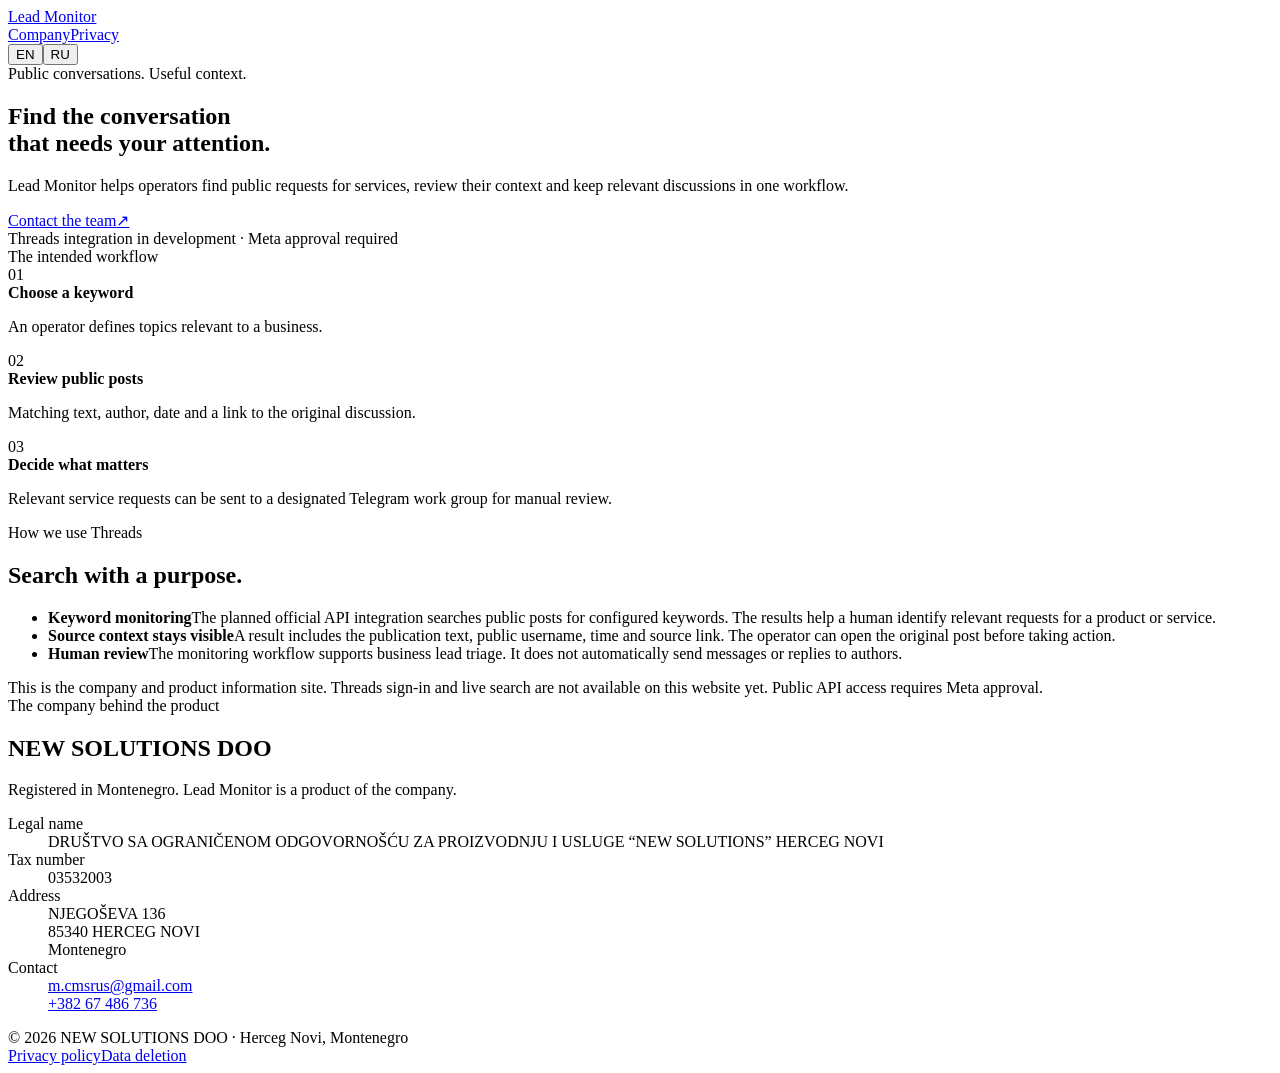
==== index.html @ aa57407d "Publish Lead Monitor company and privacy website" ====
<!doctype html><html lang="en"><head><meta charset="utf-8"><meta name="viewport" content="width=device-width,initial-scale=1"><title>Public conversation monitoring | Lead Monitor</title><meta name="description" content="Lead Monitor by NEW SOLUTIONS DOO: public conversation monitoring. Threads integration under development. Company information, privacy and data deletion."><link rel="icon" href="/lead-monitor/mark.svg" type="image/svg+xml"><link rel="stylesheet" href="/lead-monitor/style.css"><script src="/lead-monitor/site.js" defer></script></head><body><header><div class="wrap"><a class="brand" href="/lead-monitor/"><img src="/lead-monitor/mark.svg" alt="">Lead Monitor</a><nav aria-label="Main navigation"><a href="/lead-monitor/#company"><span data-lang="en" >Company</span><span data-lang="ru" hidden >Компания</span></a><a href="/lead-monitor/privacy/"><span data-lang="en" >Privacy</span><span data-lang="ru" hidden >Данные</span></a><div class="languages" aria-label="Language"><button data-language="en" aria-pressed="true">EN</button><button data-language="ru" aria-pressed="false">RU</button></div></nav></div></header><main class="wrap"><section class="hero"><div><div class="eyebrow"><span data-lang="en" >Public conversations. Useful context.</span><span data-lang="ru" hidden >Публичные обсуждения. Полезный контекст.</span></div><h1 data-lang="en" >Find the conversation<br>that needs your attention.</h1><h1 data-lang="ru" hidden >Находите обсуждения,<br>которые важны бизнесу.</h1><p data-lang="en" class="intro">Lead Monitor helps operators find public requests for services, review their context and keep relevant discussions in one workflow.</p><p data-lang="ru" hidden class="intro">Lead Monitor помогает находить публичные запросы на услуги, оценивать их контекст и передавать подходящие обсуждения в рабочий процесс.</p><a class="cta" href="mailto:m.cmsrus@gmail.com"><span data-lang="en" >Contact the team</span><span data-lang="ru" hidden >Связаться с нами</span><span aria-hidden="true">↗</span></a><div class="status"><span class="dot"></span><span data-lang="en" >Threads integration in development · Meta approval required</span><span data-lang="ru" hidden >Интеграция Threads в разработке · доступ ещё не одобрен</span></div></div><aside class="workflow" aria-label="Planned monitoring workflow"><div class="eyebrow"><span data-lang="en" >The intended workflow</span><span data-lang="ru" hidden >Сценарий сервиса</span></div><div class="step"><span class="number">01</span><div><strong data-lang="en" >Choose a keyword</strong><strong data-lang="ru" hidden >Задайте запрос</strong><p data-lang="en" >An operator defines topics relevant to a business.</p><p data-lang="ru" hidden >Оператор задаёт темы, важные для бизнеса.</p></div></div><div class="step"><span class="number">02</span><div><strong data-lang="en" >Review public posts</strong><strong data-lang="ru" hidden >Изучите публикации</strong><p data-lang="en" >Matching text, author, date and a link to the original discussion.</p><p data-lang="ru" hidden >Текст, автор, дата и ссылка на исходное обсуждение.</p></div></div><div class="step"><span class="number">03</span><div><strong data-lang="en" >Decide what matters</strong><strong data-lang="ru" hidden >Оцените спрос</strong><p data-lang="en" >Relevant service requests can be sent to a designated Telegram work group for manual review.</p><p data-lang="ru" hidden >Подходящие запросы на услуги можно отправить в рабочую группу Telegram для ручной оценки.</p></div></div></aside></section><section class="section two"><div><div class="eyebrow"><span data-lang="en" >How we use Threads</span><span data-lang="ru" hidden >Как используется Threads</span></div><h2><span data-lang="en" >Search with a purpose.</span><span data-lang="ru" hidden >Поиск с понятной целью.</span></h2></div><div><ul class="list"><li><strong data-lang="en" >Keyword monitoring</strong><strong data-lang="ru" hidden >Мониторинг по словам</strong><span data-lang="en" >The planned official API integration searches public posts for configured keywords. The results help a human identify relevant requests for a product or service.</span><span data-lang="ru" hidden >Планируемая интеграция с официальным API ищет публичные публикации по заданным словам. Результаты помогают человеку оценить запросы на товар или услугу.</span></li><li><strong data-lang="en" >Source context stays visible</strong><strong data-lang="ru" hidden >Сохраняется контекст источника</strong><span data-lang="en" >A result includes the publication text, public username, time and source link. The operator can open the original post before taking action.</span><span data-lang="ru" hidden >Результат содержит текст публикации, публичное имя, время и ссылку. Оператор может открыть исходную публикацию перед дальнейшими действиями.</span></li><li><strong data-lang="en" >Human review</strong><strong data-lang="ru" hidden >Ручная оценка</strong><span data-lang="en" >The monitoring workflow supports business lead triage. It does not automatically send messages or replies to authors.</span><span data-lang="ru" hidden >Сценарий помогает бизнесу оценивать потенциальный спрос. Автоматическая отправка сообщений и ответов авторам не используется.</span></li></ul><div class="notice"><span data-lang="en" >This is the company and product information site. Threads sign-in and live search are not available on this website yet. Public API access requires Meta approval.</span><span data-lang="ru" hidden >Это сайт с информацией о компании и продукте. Вход в Threads и поиск реальных публикаций на этом сайте пока недоступны. Доступ к публичному поиску зависит от решения Meta.</span></div></div></section><section class="section company" id="company"><div><div class="eyebrow"><span data-lang="en" >The company behind the product</span><span data-lang="ru" hidden >Компания — владелец продукта</span></div><h2>NEW SOLUTIONS DOO</h2><p data-lang="en" >Registered in Montenegro. Lead Monitor is a product of the company.</p><p data-lang="ru" hidden >Компания зарегистрирована в Черногории. Lead Monitor — её продукт.</p></div><dl class="details"><dt><span data-lang="en" >Legal name</span><span data-lang="ru" hidden >Полное название</span></dt><dd class="legal">DRUŠTVO SA OGRANIČENOM ODGOVORNOŠĆU ZA PROIZVODNJU I USLUGE “NEW SOLUTIONS” HERCEG NOVI</dd><dt><span data-lang="en" >Tax number</span><span data-lang="ru" hidden >PIB</span></dt><dd>03532003</dd><dt><span data-lang="en" >Address</span><span data-lang="ru" hidden >Адрес</span></dt><dd>NJEGOŠEVA 136<br>85340 HERCEG NOVI<br>Montenegro</dd><dt><span data-lang="en" >Contact</span><span data-lang="ru" hidden >Контакты</span></dt><dd><a href="mailto:m.cmsrus@gmail.com">m.cmsrus@gmail.com</a><br><a href="tel:+38267486736">+382 67 486 736</a></dd></dl></section></main><footer><div class="wrap"><span>© 2026 NEW SOLUTIONS DOO · Herceg Novi, Montenegro</span><div class="footerlinks"><a href="/lead-monitor/privacy/"><span data-lang="en" >Privacy policy</span><span data-lang="ru" hidden >Конфиденциальность</span></a><a href="/lead-monitor/data-deletion/"><span data-lang="en" >Data deletion</span><span data-lang="ru" hidden >Удаление данных</span></a></div></div></footer></body></html>
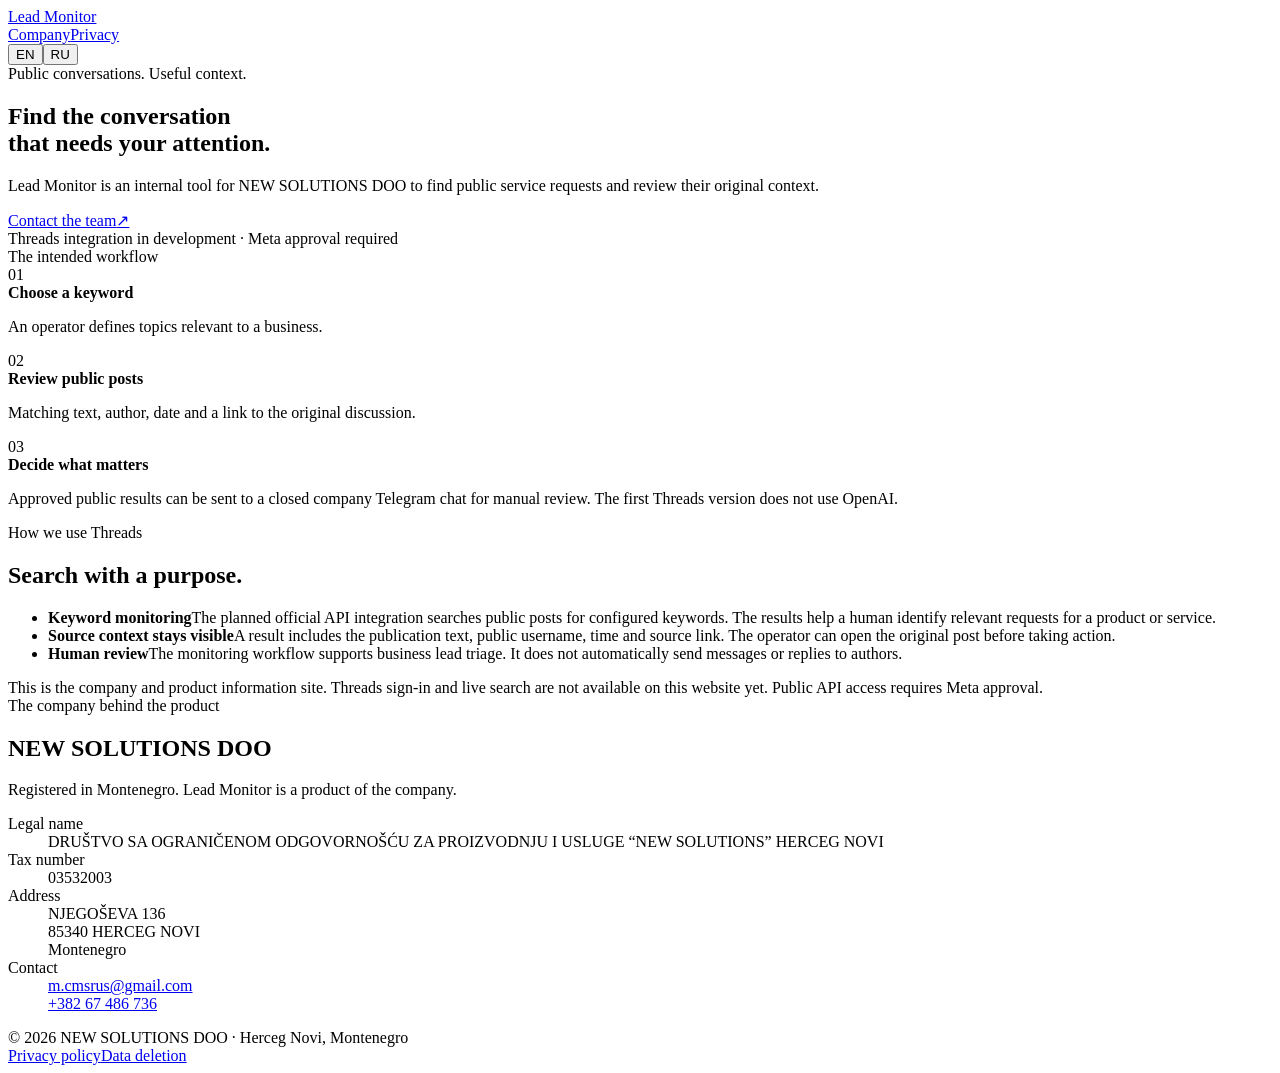
==== commit 164116e2: "Clarify internal Threads workflow without OpenAI" ====
--- a/index.html
+++ b/index.html
@@ -1 +1 @@
-<!doctype html><html lang="en"><head><meta charset="utf-8"><meta name="viewport" content="width=device-width,initial-scale=1"><title>Public conversation monitoring | Lead Monitor</title><meta name="description" content="Lead Monitor by NEW SOLUTIONS DOO: public conversation monitoring. Threads integration under development. Company information, privacy and data deletion."><link rel="icon" href="/lead-monitor/mark.svg" type="image/svg+xml"><link rel="stylesheet" href="/lead-monitor/style.css"><script src="/lead-monitor/site.js" defer></script></head><body><header><div class="wrap"><a class="brand" href="/lead-monitor/"><img src="/lead-monitor/mark.svg" alt="">Lead Monitor</a><nav aria-label="Main navigation"><a href="/lead-monitor/#company"><span data-lang="en" >Company</span><span data-lang="ru" hidden >Компания</span></a><a href="/lead-monitor/privacy/"><span data-lang="en" >Privacy</span><span data-lang="ru" hidden >Данные</span></a><div class="languages" aria-label="Language"><button data-language="en" aria-pressed="true">EN</button><button data-language="ru" aria-pressed="false">RU</button></div></nav></div></header><main class="wrap"><section class="hero"><div><div class="eyebrow"><span data-lang="en" >Public conversations. Useful context.</span><span data-lang="ru" hidden >Публичные обсуждения. Полезный контекст.</span></div><h1 data-lang="en" >Find the conversation<br>that needs your attention.</h1><h1 data-lang="ru" hidden >Находите обсуждения,<br>которые важны бизнесу.</h1><p data-lang="en" class="intro">Lead Monitor helps operators find public requests for services, review their context and keep relevant discussions in one workflow.</p><p data-lang="ru" hidden class="intro">Lead Monitor помогает находить публичные запросы на услуги, оценивать их контекст и передавать подходящие обсуждения в рабочий процесс.</p><a class="cta" href="mailto:m.cmsrus@gmail.com"><span data-lang="en" >Contact the team</span><span data-lang="ru" hidden >Связаться с нами</span><span aria-hidden="true">↗</span></a><div class="status"><span class="dot"></span><span data-lang="en" >Threads integration in development · Meta approval required</span><span data-lang="ru" hidden >Интеграция Threads в разработке · доступ ещё не одобрен</span></div></div><aside class="workflow" aria-label="Planned monitoring workflow"><div class="eyebrow"><span data-lang="en" >The intended workflow</span><span data-lang="ru" hidden >Сценарий сервиса</span></div><div class="step"><span class="number">01</span><div><strong data-lang="en" >Choose a keyword</strong><strong data-lang="ru" hidden >Задайте запрос</strong><p data-lang="en" >An operator defines topics relevant to a business.</p><p data-lang="ru" hidden >Оператор задаёт темы, важные для бизнеса.</p></div></div><div class="step"><span class="number">02</span><div><strong data-lang="en" >Review public posts</strong><strong data-lang="ru" hidden >Изучите публикации</strong><p data-lang="en" >Matching text, author, date and a link to the original discussion.</p><p data-lang="ru" hidden >Текст, автор, дата и ссылка на исходное обсуждение.</p></div></div><div class="step"><span class="number">03</span><div><strong data-lang="en" >Decide what matters</strong><strong data-lang="ru" hidden >Оцените спрос</strong><p data-lang="en" >Relevant service requests can be sent to a designated Telegram work group for manual review.</p><p data-lang="ru" hidden >Подходящие запросы на услуги можно отправить в рабочую группу Telegram для ручной оценки.</p></div></div></aside></section><section class="section two"><div><div class="eyebrow"><span data-lang="en" >How we use Threads</span><span data-lang="ru" hidden >Как используется Threads</span></div><h2><span data-lang="en" >Search with a purpose.</span><span data-lang="ru" hidden >Поиск с понятной целью.</span></h2></div><div><ul class="list"><li><strong data-lang="en" >Keyword monitoring</strong><strong data-lang="ru" hidden >Мониторинг по словам</strong><span data-lang="en" >The planned official API integration searches public posts for configured keywords. The results help a human identify relevant requests for a product or service.</span><span data-lang="ru" hidden >Планируемая интеграция с официальным API ищет публичные публикации по заданным словам. Результаты помогают человеку оценить запросы на товар или услугу.</span></li><li><strong data-lang="en" >Source context stays visible</strong><strong data-lang="ru" hidden >Сохраняется контекст источника</strong><span data-lang="en" >A result includes the publication text, public username, time and source link. The operator can open the original post before taking action.</span><span data-lang="ru" hidden >Результат содержит текст публикации, публичное имя, время и ссылку. Оператор может открыть исходную публикацию перед дальнейшими действиями.</span></li><li><strong data-lang="en" >Human review</strong><strong data-lang="ru" hidden >Ручная оценка</strong><span data-lang="en" >The monitoring workflow supports business lead triage. It does not automatically send messages or replies to authors.</span><span data-lang="ru" hidden >Сценарий помогает бизнесу оценивать потенциальный спрос. Автоматическая отправка сообщений и ответов авторам не используется.</span></li></ul><div class="notice"><span data-lang="en" >This is the company and product information site. Threads sign-in and live search are not available on this website yet. Public API access requires Meta approval.</span><span data-lang="ru" hidden >Это сайт с информацией о компании и продукте. Вход в Threads и поиск реальных публикаций на этом сайте пока недоступны. Доступ к публичному поиску зависит от решения Meta.</span></div></div></section><section class="section company" id="company"><div><div class="eyebrow"><span data-lang="en" >The company behind the product</span><span data-lang="ru" hidden >Компания — владелец продукта</span></div><h2>NEW SOLUTIONS DOO</h2><p data-lang="en" >Registered in Montenegro. Lead Monitor is a product of the company.</p><p data-lang="ru" hidden >Компания зарегистрирована в Черногории. Lead Monitor — её продукт.</p></div><dl class="details"><dt><span data-lang="en" >Legal name</span><span data-lang="ru" hidden >Полное название</span></dt><dd class="legal">DRUŠTVO SA OGRANIČENOM ODGOVORNOŠĆU ZA PROIZVODNJU I USLUGE “NEW SOLUTIONS” HERCEG NOVI</dd><dt><span data-lang="en" >Tax number</span><span data-lang="ru" hidden >PIB</span></dt><dd>03532003</dd><dt><span data-lang="en" >Address</span><span data-lang="ru" hidden >Адрес</span></dt><dd>NJEGOŠEVA 136<br>85340 HERCEG NOVI<br>Montenegro</dd><dt><span data-lang="en" >Contact</span><span data-lang="ru" hidden >Контакты</span></dt><dd><a href="mailto:m.cmsrus@gmail.com">m.cmsrus@gmail.com</a><br><a href="tel:+38267486736">+382 67 486 736</a></dd></dl></section></main><footer><div class="wrap"><span>© 2026 NEW SOLUTIONS DOO · Herceg Novi, Montenegro</span><div class="footerlinks"><a href="/lead-monitor/privacy/"><span data-lang="en" >Privacy policy</span><span data-lang="ru" hidden >Конфиденциальность</span></a><a href="/lead-monitor/data-deletion/"><span data-lang="en" >Data deletion</span><span data-lang="ru" hidden >Удаление данных</span></a></div></div></footer></body></html>+<!doctype html><html lang="en"><head><meta name="facebook-domain-verification" content="7nkgeuafnk5vowpdzyrhtsuqq9ytdy" /><meta charset="utf-8"><meta name="viewport" content="width=device-width,initial-scale=1"><title>Public conversation monitoring | Lead Monitor</title><meta name="description" content="Lead Monitor by NEW SOLUTIONS DOO: public conversation monitoring. Threads integration under development. Company information, privacy and data deletion."><link rel="icon" href="/lead-monitor/mark.svg" type="image/svg+xml"><link rel="stylesheet" href="/lead-monitor/style.css"><script src="/lead-monitor/site.js" defer></script></head><body><header><div class="wrap"><a class="brand" href="/lead-monitor/"><img src="/lead-monitor/mark.svg" alt="">Lead Monitor</a><nav aria-label="Main navigation"><a href="/lead-monitor/#company"><span data-lang="en" >Company</span><span data-lang="ru" hidden >Компания</span></a><a href="/lead-monitor/privacy/"><span data-lang="en" >Privacy</span><span data-lang="ru" hidden >Данные</span></a><div class="languages" aria-label="Language"><button data-language="en" aria-pressed="true">EN</button><button data-language="ru" aria-pressed="false">RU</button></div></nav></div></header><main class="wrap"><section class="hero"><div><div class="eyebrow"><span data-lang="en" >Public conversations. Useful context.</span><span data-lang="ru" hidden >Публичные обсуждения. Полезный контекст.</span></div><h1 data-lang="en" >Find the conversation<br>that needs your attention.</h1><h1 data-lang="ru" hidden >Находите обсуждения,<br>которые важны бизнесу.</h1><p data-lang="en" class="intro">Lead Monitor is an internal tool for NEW SOLUTIONS DOO to find public service requests and review their original context.</p><p data-lang="ru" hidden class="intro">Lead Monitor — внутренний инструмент NEW SOLUTIONS DOO для поиска публичных запросов на услуги и оценки их исходного контекста.</p><a class="cta" href="mailto:m.cmsrus@gmail.com"><span data-lang="en" >Contact the team</span><span data-lang="ru" hidden >Связаться с нами</span><span aria-hidden="true">↗</span></a><div class="status"><span class="dot"></span><span data-lang="en" >Threads integration in development · Meta approval required</span><span data-lang="ru" hidden >Интеграция Threads в разработке · доступ ещё не одобрен</span></div></div><aside class="workflow" aria-label="Planned monitoring workflow"><div class="eyebrow"><span data-lang="en" >The intended workflow</span><span data-lang="ru" hidden >Сценарий сервиса</span></div><div class="step"><span class="number">01</span><div><strong data-lang="en" >Choose a keyword</strong><strong data-lang="ru" hidden >Задайте запрос</strong><p data-lang="en" >An operator defines topics relevant to a business.</p><p data-lang="ru" hidden >Оператор задаёт темы, важные для бизнеса.</p></div></div><div class="step"><span class="number">02</span><div><strong data-lang="en" >Review public posts</strong><strong data-lang="ru" hidden >Изучите публикации</strong><p data-lang="en" >Matching text, author, date and a link to the original discussion.</p><p data-lang="ru" hidden >Текст, автор, дата и ссылка на исходное обсуждение.</p></div></div><div class="step"><span class="number">03</span><div><strong data-lang="en" >Decide what matters</strong><strong data-lang="ru" hidden >Оцените спрос</strong><p data-lang="en" >Approved public results can be sent to a closed company Telegram chat for manual review. The first Threads version does not use OpenAI.</p><p data-lang="ru" hidden >После одобрения публичного поиска подходящие результаты можно передать в закрытый чат компании в Telegram. Первая версия Threads не использует OpenAI.</p></div></div></aside></section><section class="section two"><div><div class="eyebrow"><span data-lang="en" >How we use Threads</span><span data-lang="ru" hidden >Как используется Threads</span></div><h2><span data-lang="en" >Search with a purpose.</span><span data-lang="ru" hidden >Поиск с понятной целью.</span></h2></div><div><ul class="list"><li><strong data-lang="en" >Keyword monitoring</strong><strong data-lang="ru" hidden >Мониторинг по словам</strong><span data-lang="en" >The planned official API integration searches public posts for configured keywords. The results help a human identify relevant requests for a product or service.</span><span data-lang="ru" hidden >Планируемая интеграция с официальным API ищет публичные публикации по заданным словам. Результаты помогают человеку оценить запросы на товар или услугу.</span></li><li><strong data-lang="en" >Source context stays visible</strong><strong data-lang="ru" hidden >Сохраняется контекст источника</strong><span data-lang="en" >A result includes the publication text, public username, time and source link. The operator can open the original post before taking action.</span><span data-lang="ru" hidden >Результат содержит текст публикации, публичное имя, время и ссылку. Оператор может открыть исходную публикацию перед дальнейшими действиями.</span></li><li><strong data-lang="en" >Human review</strong><strong data-lang="ru" hidden >Ручная оценка</strong><span data-lang="en" >The monitoring workflow supports business lead triage. It does not automatically send messages or replies to authors.</span><span data-lang="ru" hidden >Сценарий помогает бизнесу оценивать потенциальный спрос. Автоматическая отправка сообщений и ответов авторам не используется.</span></li></ul><div class="notice"><span data-lang="en" >This is the company and product information site. Threads sign-in and live search are not available on this website yet. Public API access requires Meta approval.</span><span data-lang="ru" hidden >Это сайт с информацией о компании и продукте. Вход в Threads и поиск реальных публикаций на этом сайте пока недоступны. Доступ к публичному поиску зависит от решения Meta.</span></div></div></section><section class="section company" id="company"><div><div class="eyebrow"><span data-lang="en" >The company behind the product</span><span data-lang="ru" hidden >Компания — владелец продукта</span></div><h2>NEW SOLUTIONS DOO</h2><p data-lang="en" >Registered in Montenegro. Lead Monitor is a product of the company.</p><p data-lang="ru" hidden >Компания зарегистрирована в Черногории. Lead Monitor — её продукт.</p></div><dl class="details"><dt><span data-lang="en" >Legal name</span><span data-lang="ru" hidden >Полное название</span></dt><dd class="legal">DRUŠTVO SA OGRANIČENOM ODGOVORNOŠĆU ZA PROIZVODNJU I USLUGE “NEW SOLUTIONS” HERCEG NOVI</dd><dt><span data-lang="en" >Tax number</span><span data-lang="ru" hidden >PIB</span></dt><dd>03532003</dd><dt><span data-lang="en" >Address</span><span data-lang="ru" hidden >Адрес</span></dt><dd>NJEGOŠEVA 136<br>85340 HERCEG NOVI<br>Montenegro</dd><dt><span data-lang="en" >Contact</span><span data-lang="ru" hidden >Контакты</span></dt><dd><a href="mailto:m.cmsrus@gmail.com">m.cmsrus@gmail.com</a><br><a href="tel:+38267486736">+382 67 486 736</a></dd></dl></section></main><footer><div class="wrap"><span>© 2026 NEW SOLUTIONS DOO · Herceg Novi, Montenegro</span><div class="footerlinks"><a href="/lead-monitor/privacy/"><span data-lang="en" >Privacy policy</span><span data-lang="ru" hidden >Конфиденциальность</span></a><a href="/lead-monitor/data-deletion/"><span data-lang="en" >Data deletion</span><span data-lang="ru" hidden >Удаление данных</span></a></div></div></footer></body></html>
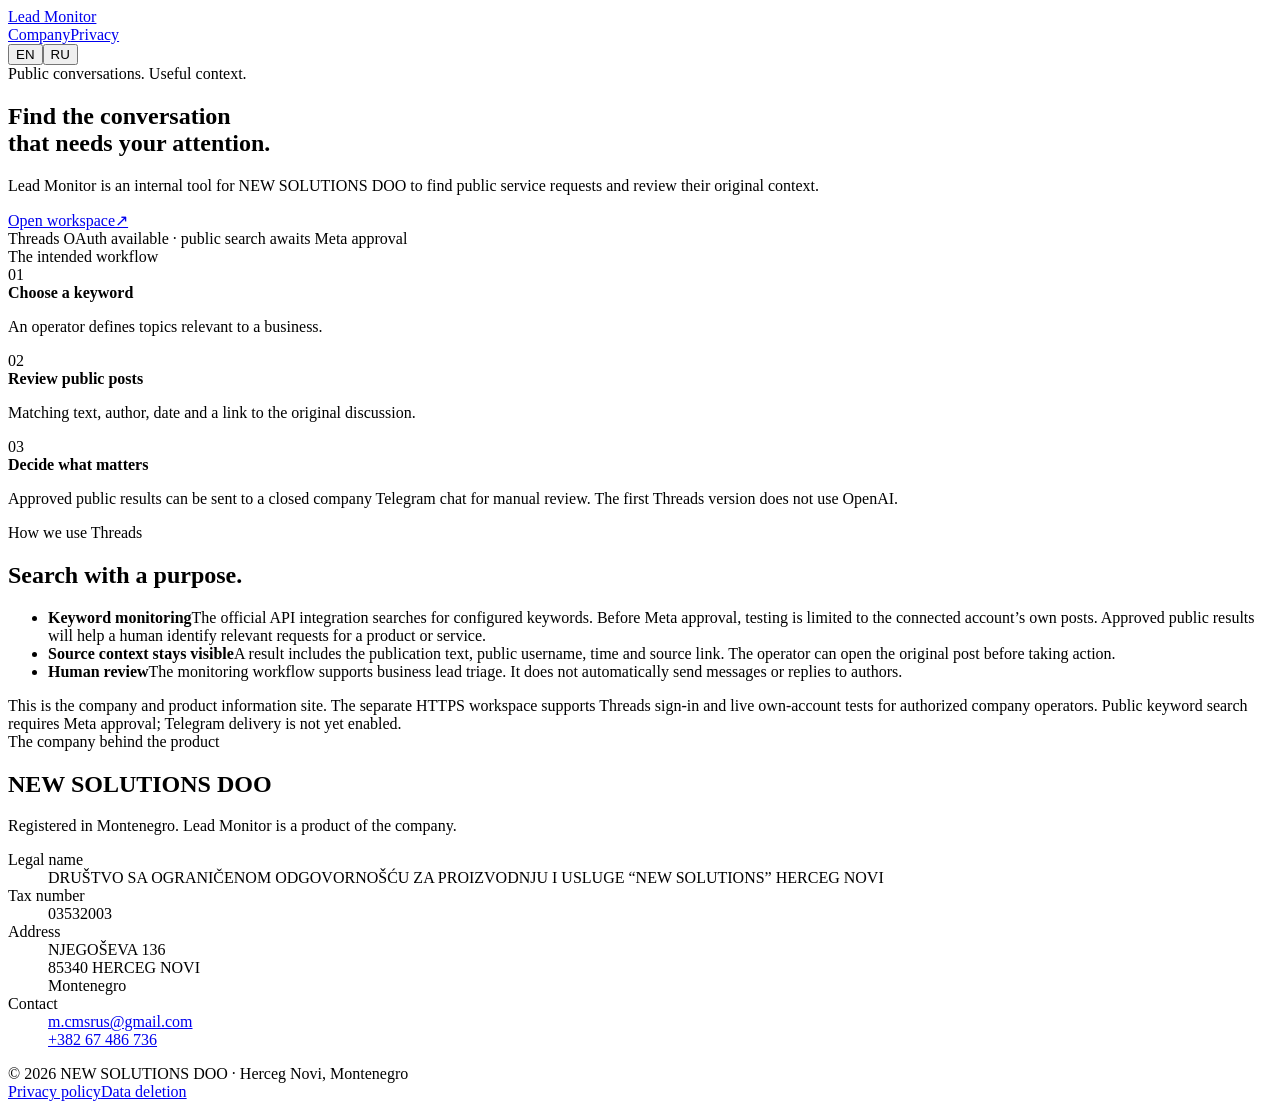
==== commit 73d47c9c: "Link the deployed Threads workspace and clarify approval status" ====
--- a/index.html
+++ b/index.html
@@ -1 +1 @@
-<!doctype html><html lang="en"><head><meta name="facebook-domain-verification" content="7nkgeuafnk5vowpdzyrhtsuqq9ytdy" /><meta charset="utf-8"><meta name="viewport" content="width=device-width,initial-scale=1"><title>Public conversation monitoring | Lead Monitor</title><meta name="description" content="Lead Monitor by NEW SOLUTIONS DOO: public conversation monitoring. Threads integration under development. Company information, privacy and data deletion."><link rel="icon" href="/lead-monitor/mark.svg" type="image/svg+xml"><link rel="stylesheet" href="/lead-monitor/style.css"><script src="/lead-monitor/site.js" defer></script></head><body><header><div class="wrap"><a class="brand" href="/lead-monitor/"><img src="/lead-monitor/mark.svg" alt="">Lead Monitor</a><nav aria-label="Main navigation"><a href="/lead-monitor/#company"><span data-lang="en" >Company</span><span data-lang="ru" hidden >Компания</span></a><a href="/lead-monitor/privacy/"><span data-lang="en" >Privacy</span><span data-lang="ru" hidden >Данные</span></a><div class="languages" aria-label="Language"><button data-language="en" aria-pressed="true">EN</button><button data-language="ru" aria-pressed="false">RU</button></div></nav></div></header><main class="wrap"><section class="hero"><div><div class="eyebrow"><span data-lang="en" >Public conversations. Useful context.</span><span data-lang="ru" hidden >Публичные обсуждения. Полезный контекст.</span></div><h1 data-lang="en" >Find the conversation<br>that needs your attention.</h1><h1 data-lang="ru" hidden >Находите обсуждения,<br>которые важны бизнесу.</h1><p data-lang="en" class="intro">Lead Monitor is an internal tool for NEW SOLUTIONS DOO to find public service requests and review their original context.</p><p data-lang="ru" hidden class="intro">Lead Monitor — внутренний инструмент NEW SOLUTIONS DOO для поиска публичных запросов на услуги и оценки их исходного контекста.</p><a class="cta" href="mailto:m.cmsrus@gmail.com"><span data-lang="en" >Contact the team</span><span data-lang="ru" hidden >Связаться с нами</span><span aria-hidden="true">↗</span></a><div class="status"><span class="dot"></span><span data-lang="en" >Threads integration in development · Meta approval required</span><span data-lang="ru" hidden >Интеграция Threads в разработке · доступ ещё не одобрен</span></div></div><aside class="workflow" aria-label="Planned monitoring workflow"><div class="eyebrow"><span data-lang="en" >The intended workflow</span><span data-lang="ru" hidden >Сценарий сервиса</span></div><div class="step"><span class="number">01</span><div><strong data-lang="en" >Choose a keyword</strong><strong data-lang="ru" hidden >Задайте запрос</strong><p data-lang="en" >An operator defines topics relevant to a business.</p><p data-lang="ru" hidden >Оператор задаёт темы, важные для бизнеса.</p></div></div><div class="step"><span class="number">02</span><div><strong data-lang="en" >Review public posts</strong><strong data-lang="ru" hidden >Изучите публикации</strong><p data-lang="en" >Matching text, author, date and a link to the original discussion.</p><p data-lang="ru" hidden >Текст, автор, дата и ссылка на исходное обсуждение.</p></div></div><div class="step"><span class="number">03</span><div><strong data-lang="en" >Decide what matters</strong><strong data-lang="ru" hidden >Оцените спрос</strong><p data-lang="en" >Approved public results can be sent to a closed company Telegram chat for manual review. The first Threads version does not use OpenAI.</p><p data-lang="ru" hidden >После одобрения публичного поиска подходящие результаты можно передать в закрытый чат компании в Telegram. Первая версия Threads не использует OpenAI.</p></div></div></aside></section><section class="section two"><div><div class="eyebrow"><span data-lang="en" >How we use Threads</span><span data-lang="ru" hidden >Как используется Threads</span></div><h2><span data-lang="en" >Search with a purpose.</span><span data-lang="ru" hidden >Поиск с понятной целью.</span></h2></div><div><ul class="list"><li><strong data-lang="en" >Keyword monitoring</strong><strong data-lang="ru" hidden >Мониторинг по словам</strong><span data-lang="en" >The planned official API integration searches public posts for configured keywords. The results help a human identify relevant requests for a product or service.</span><span data-lang="ru" hidden >Планируемая интеграция с официальным API ищет публичные публикации по заданным словам. Результаты помогают человеку оценить запросы на товар или услугу.</span></li><li><strong data-lang="en" >Source context stays visible</strong><strong data-lang="ru" hidden >Сохраняется контекст источника</strong><span data-lang="en" >A result includes the publication text, public username, time and source link. The operator can open the original post before taking action.</span><span data-lang="ru" hidden >Результат содержит текст публикации, публичное имя, время и ссылку. Оператор может открыть исходную публикацию перед дальнейшими действиями.</span></li><li><strong data-lang="en" >Human review</strong><strong data-lang="ru" hidden >Ручная оценка</strong><span data-lang="en" >The monitoring workflow supports business lead triage. It does not automatically send messages or replies to authors.</span><span data-lang="ru" hidden >Сценарий помогает бизнесу оценивать потенциальный спрос. Автоматическая отправка сообщений и ответов авторам не используется.</span></li></ul><div class="notice"><span data-lang="en" >This is the company and product information site. Threads sign-in and live search are not available on this website yet. Public API access requires Meta approval.</span><span data-lang="ru" hidden >Это сайт с информацией о компании и продукте. Вход в Threads и поиск реальных публикаций на этом сайте пока недоступны. Доступ к публичному поиску зависит от решения Meta.</span></div></div></section><section class="section company" id="company"><div><div class="eyebrow"><span data-lang="en" >The company behind the product</span><span data-lang="ru" hidden >Компания — владелец продукта</span></div><h2>NEW SOLUTIONS DOO</h2><p data-lang="en" >Registered in Montenegro. Lead Monitor is a product of the company.</p><p data-lang="ru" hidden >Компания зарегистрирована в Черногории. Lead Monitor — её продукт.</p></div><dl class="details"><dt><span data-lang="en" >Legal name</span><span data-lang="ru" hidden >Полное название</span></dt><dd class="legal">DRUŠTVO SA OGRANIČENOM ODGOVORNOŠĆU ZA PROIZVODNJU I USLUGE “NEW SOLUTIONS” HERCEG NOVI</dd><dt><span data-lang="en" >Tax number</span><span data-lang="ru" hidden >PIB</span></dt><dd>03532003</dd><dt><span data-lang="en" >Address</span><span data-lang="ru" hidden >Адрес</span></dt><dd>NJEGOŠEVA 136<br>85340 HERCEG NOVI<br>Montenegro</dd><dt><span data-lang="en" >Contact</span><span data-lang="ru" hidden >Контакты</span></dt><dd><a href="mailto:m.cmsrus@gmail.com">m.cmsrus@gmail.com</a><br><a href="tel:+38267486736">+382 67 486 736</a></dd></dl></section></main><footer><div class="wrap"><span>© 2026 NEW SOLUTIONS DOO · Herceg Novi, Montenegro</span><div class="footerlinks"><a href="/lead-monitor/privacy/"><span data-lang="en" >Privacy policy</span><span data-lang="ru" hidden >Конфиденциальность</span></a><a href="/lead-monitor/data-deletion/"><span data-lang="en" >Data deletion</span><span data-lang="ru" hidden >Удаление данных</span></a></div></div></footer></body></html>+<!doctype html><html lang="en"><head><meta name="facebook-domain-verification" content="7nkgeuafnk5vowpdzyrhtsuqq9ytdy" /><meta charset="utf-8"><meta name="viewport" content="width=device-width,initial-scale=1"><title>Public conversation monitoring | Lead Monitor</title><meta name="description" content="Lead Monitor by NEW SOLUTIONS DOO: public conversation monitoring. Threads OAuth and own-account API testing are available. Public keyword search awaits Meta approval. Company information, privacy and data deletion."><link rel="icon" href="/lead-monitor/mark.svg" type="image/svg+xml"><link rel="stylesheet" href="/lead-monitor/style.css"><script src="/lead-monitor/site.js" defer></script></head><body><header><div class="wrap"><a class="brand" href="/lead-monitor/"><img src="/lead-monitor/mark.svg" alt="">Lead Monitor</a><nav aria-label="Main navigation"><a href="/lead-monitor/#company"><span data-lang="en" >Company</span><span data-lang="ru" hidden >Компания</span></a><a href="/lead-monitor/privacy/"><span data-lang="en" >Privacy</span><span data-lang="ru" hidden >Данные</span></a><div class="languages" aria-label="Language"><button data-language="en" aria-pressed="true">EN</button><button data-language="ru" aria-pressed="false">RU</button></div></nav></div></header><main class="wrap"><section class="hero"><div><div class="eyebrow"><span data-lang="en" >Public conversations. Useful context.</span><span data-lang="ru" hidden >Публичные обсуждения. Полезный контекст.</span></div><h1 data-lang="en" >Find the conversation<br>that needs your attention.</h1><h1 data-lang="ru" hidden >Находите обсуждения,<br>которые важны бизнесу.</h1><p data-lang="en" class="intro">Lead Monitor is an internal tool for NEW SOLUTIONS DOO to find public service requests and review their original context.</p><p data-lang="ru" hidden class="intro">Lead Monitor — внутренний инструмент NEW SOLUTIONS DOO для поиска публичных запросов на услуги и оценки их исходного контекста.</p><a class="cta" href="https://lead-monitor.38-242-142-101.sslip.io/"><span data-lang="en" >Open workspace</span><span data-lang="ru" hidden >Открыть приложение</span><span aria-hidden="true">↗</span></a><div class="status"><span class="dot"></span><span data-lang="en" >Threads OAuth available · public search awaits Meta approval</span><span data-lang="ru" hidden >Вход через Threads работает · публичный поиск ждёт одобрения Meta</span></div></div><aside class="workflow" aria-label="Planned monitoring workflow"><div class="eyebrow"><span data-lang="en" >The intended workflow</span><span data-lang="ru" hidden >Сценарий сервиса</span></div><div class="step"><span class="number">01</span><div><strong data-lang="en" >Choose a keyword</strong><strong data-lang="ru" hidden >Задайте запрос</strong><p data-lang="en" >An operator defines topics relevant to a business.</p><p data-lang="ru" hidden >Оператор задаёт темы, важные для бизнеса.</p></div></div><div class="step"><span class="number">02</span><div><strong data-lang="en" >Review public posts</strong><strong data-lang="ru" hidden >Изучите публикации</strong><p data-lang="en" >Matching text, author, date and a link to the original discussion.</p><p data-lang="ru" hidden >Текст, автор, дата и ссылка на исходное обсуждение.</p></div></div><div class="step"><span class="number">03</span><div><strong data-lang="en" >Decide what matters</strong><strong data-lang="ru" hidden >Оцените спрос</strong><p data-lang="en" >Approved public results can be sent to a closed company Telegram chat for manual review. The first Threads version does not use OpenAI.</p><p data-lang="ru" hidden >После одобрения публичного поиска подходящие результаты можно передать в закрытый чат компании в Telegram. Первая версия Threads не использует OpenAI.</p></div></div></aside></section><section class="section two"><div><div class="eyebrow"><span data-lang="en" >How we use Threads</span><span data-lang="ru" hidden >Как используется Threads</span></div><h2><span data-lang="en" >Search with a purpose.</span><span data-lang="ru" hidden >Поиск с понятной целью.</span></h2></div><div><ul class="list"><li><strong data-lang="en" >Keyword monitoring</strong><strong data-lang="ru" hidden >Мониторинг по словам</strong><span data-lang="en" >The official API integration searches for configured keywords. Before Meta approval, testing is limited to the connected account’s own posts. Approved public results will help a human identify relevant requests for a product or service.</span><span data-lang="ru" hidden >Интеграция с официальным API выполняет поиск по заданным словам. До одобрения Meta тестирование ограничено публикациями подключённого аккаунта. После одобрения публичные результаты помогут человеку оценить запросы на товар или услугу.</span></li><li><strong data-lang="en" >Source context stays visible</strong><strong data-lang="ru" hidden >Сохраняется контекст источника</strong><span data-lang="en" >A result includes the publication text, public username, time and source link. The operator can open the original post before taking action.</span><span data-lang="ru" hidden >Результат содержит текст публикации, публичное имя, время и ссылку. Оператор может открыть исходную публикацию перед дальнейшими действиями.</span></li><li><strong data-lang="en" >Human review</strong><strong data-lang="ru" hidden >Ручная оценка</strong><span data-lang="en" >The monitoring workflow supports business lead triage. It does not automatically send messages or replies to authors.</span><span data-lang="ru" hidden >Сценарий помогает бизнесу оценивать потенциальный спрос. Автоматическая отправка сообщений и ответов авторам не используется.</span></li></ul><div class="notice"><span data-lang="en" >This is the company and product information site. The separate HTTPS workspace supports Threads sign-in and live own-account tests for authorized company operators. Public keyword search requires Meta approval; Telegram delivery is not yet enabled.</span><span data-lang="ru" hidden >Это сайт с информацией о компании и продукте. Отдельное HTTPS-приложение поддерживает вход через Threads и реальные тесты публикаций своего аккаунта для операторов компании. Публичный поиск требует одобрения Meta; отправка в Telegram пока не включена.</span></div></div></section><section class="section company" id="company"><div><div class="eyebrow"><span data-lang="en" >The company behind the product</span><span data-lang="ru" hidden >Компания — владелец продукта</span></div><h2>NEW SOLUTIONS DOO</h2><p data-lang="en" >Registered in Montenegro. Lead Monitor is a product of the company.</p><p data-lang="ru" hidden >Компания зарегистрирована в Черногории. Lead Monitor — её продукт.</p></div><dl class="details"><dt><span data-lang="en" >Legal name</span><span data-lang="ru" hidden >Полное название</span></dt><dd class="legal">DRUŠTVO SA OGRANIČENOM ODGOVORNOŠĆU ZA PROIZVODNJU I USLUGE “NEW SOLUTIONS” HERCEG NOVI</dd><dt><span data-lang="en" >Tax number</span><span data-lang="ru" hidden >PIB</span></dt><dd>03532003</dd><dt><span data-lang="en" >Address</span><span data-lang="ru" hidden >Адрес</span></dt><dd>NJEGOŠEVA 136<br>85340 HERCEG NOVI<br>Montenegro</dd><dt><span data-lang="en" >Contact</span><span data-lang="ru" hidden >Контакты</span></dt><dd><a href="mailto:m.cmsrus@gmail.com">m.cmsrus@gmail.com</a><br><a href="tel:+38267486736">+382 67 486 736</a></dd></dl></section></main><footer><div class="wrap"><span>© 2026 NEW SOLUTIONS DOO · Herceg Novi, Montenegro</span><div class="footerlinks"><a href="/lead-monitor/privacy/"><span data-lang="en" >Privacy policy</span><span data-lang="ru" hidden >Конфиденциальность</span></a><a href="/lead-monitor/data-deletion/"><span data-lang="en" >Data deletion</span><span data-lang="ru" hidden >Удаление данных</span></a></div></div></footer></body></html>
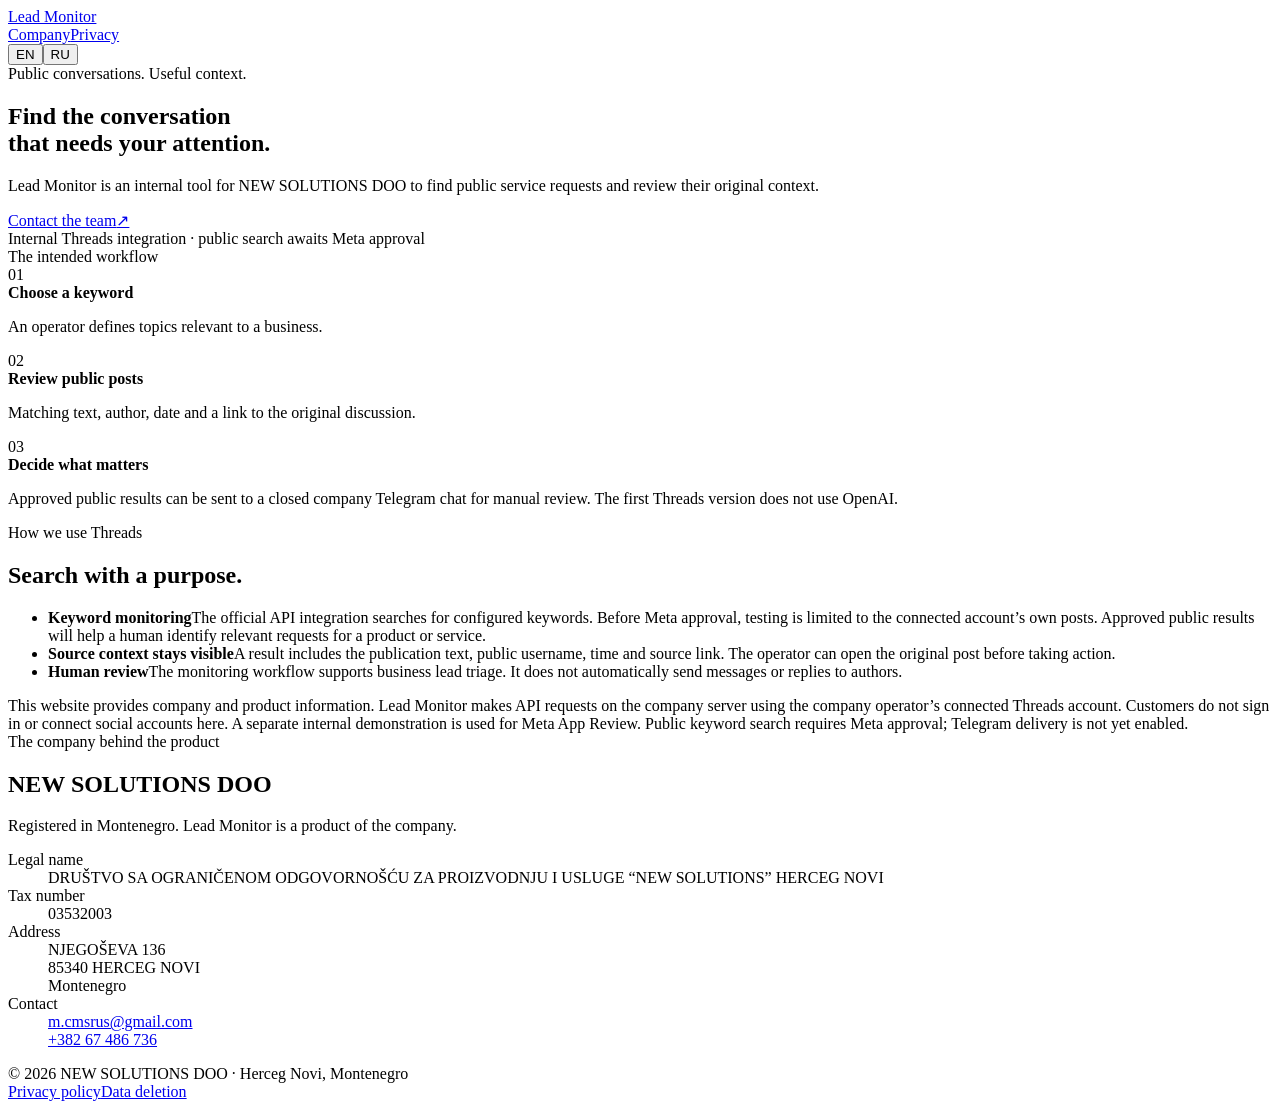
==== commit fe269779: "Keep the public site informational and the API demo separate" ====
--- a/index.html
+++ b/index.html
@@ -1 +1 @@
-<!doctype html><html lang="en"><head><meta name="facebook-domain-verification" content="7nkgeuafnk5vowpdzyrhtsuqq9ytdy" /><meta charset="utf-8"><meta name="viewport" content="width=device-width,initial-scale=1"><title>Public conversation monitoring | Lead Monitor</title><meta name="description" content="Lead Monitor by NEW SOLUTIONS DOO: public conversation monitoring. Threads OAuth and own-account API testing are available. Public keyword search awaits Meta approval. Company information, privacy and data deletion."><link rel="icon" href="/lead-monitor/mark.svg" type="image/svg+xml"><link rel="stylesheet" href="/lead-monitor/style.css"><script src="/lead-monitor/site.js" defer></script></head><body><header><div class="wrap"><a class="brand" href="/lead-monitor/"><img src="/lead-monitor/mark.svg" alt="">Lead Monitor</a><nav aria-label="Main navigation"><a href="/lead-monitor/#company"><span data-lang="en" >Company</span><span data-lang="ru" hidden >Компания</span></a><a href="/lead-monitor/privacy/"><span data-lang="en" >Privacy</span><span data-lang="ru" hidden >Данные</span></a><div class="languages" aria-label="Language"><button data-language="en" aria-pressed="true">EN</button><button data-language="ru" aria-pressed="false">RU</button></div></nav></div></header><main class="wrap"><section class="hero"><div><div class="eyebrow"><span data-lang="en" >Public conversations. Useful context.</span><span data-lang="ru" hidden >Публичные обсуждения. Полезный контекст.</span></div><h1 data-lang="en" >Find the conversation<br>that needs your attention.</h1><h1 data-lang="ru" hidden >Находите обсуждения,<br>которые важны бизнесу.</h1><p data-lang="en" class="intro">Lead Monitor is an internal tool for NEW SOLUTIONS DOO to find public service requests and review their original context.</p><p data-lang="ru" hidden class="intro">Lead Monitor — внутренний инструмент NEW SOLUTIONS DOO для поиска публичных запросов на услуги и оценки их исходного контекста.</p><a class="cta" href="https://lead-monitor.38-242-142-101.sslip.io/"><span data-lang="en" >Open workspace</span><span data-lang="ru" hidden >Открыть приложение</span><span aria-hidden="true">↗</span></a><div class="status"><span class="dot"></span><span data-lang="en" >Threads OAuth available · public search awaits Meta approval</span><span data-lang="ru" hidden >Вход через Threads работает · публичный поиск ждёт одобрения Meta</span></div></div><aside class="workflow" aria-label="Planned monitoring workflow"><div class="eyebrow"><span data-lang="en" >The intended workflow</span><span data-lang="ru" hidden >Сценарий сервиса</span></div><div class="step"><span class="number">01</span><div><strong data-lang="en" >Choose a keyword</strong><strong data-lang="ru" hidden >Задайте запрос</strong><p data-lang="en" >An operator defines topics relevant to a business.</p><p data-lang="ru" hidden >Оператор задаёт темы, важные для бизнеса.</p></div></div><div class="step"><span class="number">02</span><div><strong data-lang="en" >Review public posts</strong><strong data-lang="ru" hidden >Изучите публикации</strong><p data-lang="en" >Matching text, author, date and a link to the original discussion.</p><p data-lang="ru" hidden >Текст, автор, дата и ссылка на исходное обсуждение.</p></div></div><div class="step"><span class="number">03</span><div><strong data-lang="en" >Decide what matters</strong><strong data-lang="ru" hidden >Оцените спрос</strong><p data-lang="en" >Approved public results can be sent to a closed company Telegram chat for manual review. The first Threads version does not use OpenAI.</p><p data-lang="ru" hidden >После одобрения публичного поиска подходящие результаты можно передать в закрытый чат компании в Telegram. Первая версия Threads не использует OpenAI.</p></div></div></aside></section><section class="section two"><div><div class="eyebrow"><span data-lang="en" >How we use Threads</span><span data-lang="ru" hidden >Как используется Threads</span></div><h2><span data-lang="en" >Search with a purpose.</span><span data-lang="ru" hidden >Поиск с понятной целью.</span></h2></div><div><ul class="list"><li><strong data-lang="en" >Keyword monitoring</strong><strong data-lang="ru" hidden >Мониторинг по словам</strong><span data-lang="en" >The official API integration searches for configured keywords. Before Meta approval, testing is limited to the connected account’s own posts. Approved public results will help a human identify relevant requests for a product or service.</span><span data-lang="ru" hidden >Интеграция с официальным API выполняет поиск по заданным словам. До одобрения Meta тестирование ограничено публикациями подключённого аккаунта. После одобрения публичные результаты помогут человеку оценить запросы на товар или услугу.</span></li><li><strong data-lang="en" >Source context stays visible</strong><strong data-lang="ru" hidden >Сохраняется контекст источника</strong><span data-lang="en" >A result includes the publication text, public username, time and source link. The operator can open the original post before taking action.</span><span data-lang="ru" hidden >Результат содержит текст публикации, публичное имя, время и ссылку. Оператор может открыть исходную публикацию перед дальнейшими действиями.</span></li><li><strong data-lang="en" >Human review</strong><strong data-lang="ru" hidden >Ручная оценка</strong><span data-lang="en" >The monitoring workflow supports business lead triage. It does not automatically send messages or replies to authors.</span><span data-lang="ru" hidden >Сценарий помогает бизнесу оценивать потенциальный спрос. Автоматическая отправка сообщений и ответов авторам не используется.</span></li></ul><div class="notice"><span data-lang="en" >This is the company and product information site. The separate HTTPS workspace supports Threads sign-in and live own-account tests for authorized company operators. Public keyword search requires Meta approval; Telegram delivery is not yet enabled.</span><span data-lang="ru" hidden >Это сайт с информацией о компании и продукте. Отдельное HTTPS-приложение поддерживает вход через Threads и реальные тесты публикаций своего аккаунта для операторов компании. Публичный поиск требует одобрения Meta; отправка в Telegram пока не включена.</span></div></div></section><section class="section company" id="company"><div><div class="eyebrow"><span data-lang="en" >The company behind the product</span><span data-lang="ru" hidden >Компания — владелец продукта</span></div><h2>NEW SOLUTIONS DOO</h2><p data-lang="en" >Registered in Montenegro. Lead Monitor is a product of the company.</p><p data-lang="ru" hidden >Компания зарегистрирована в Черногории. Lead Monitor — её продукт.</p></div><dl class="details"><dt><span data-lang="en" >Legal name</span><span data-lang="ru" hidden >Полное название</span></dt><dd class="legal">DRUŠTVO SA OGRANIČENOM ODGOVORNOŠĆU ZA PROIZVODNJU I USLUGE “NEW SOLUTIONS” HERCEG NOVI</dd><dt><span data-lang="en" >Tax number</span><span data-lang="ru" hidden >PIB</span></dt><dd>03532003</dd><dt><span data-lang="en" >Address</span><span data-lang="ru" hidden >Адрес</span></dt><dd>NJEGOŠEVA 136<br>85340 HERCEG NOVI<br>Montenegro</dd><dt><span data-lang="en" >Contact</span><span data-lang="ru" hidden >Контакты</span></dt><dd><a href="mailto:m.cmsrus@gmail.com">m.cmsrus@gmail.com</a><br><a href="tel:+38267486736">+382 67 486 736</a></dd></dl></section></main><footer><div class="wrap"><span>© 2026 NEW SOLUTIONS DOO · Herceg Novi, Montenegro</span><div class="footerlinks"><a href="/lead-monitor/privacy/"><span data-lang="en" >Privacy policy</span><span data-lang="ru" hidden >Конфиденциальность</span></a><a href="/lead-monitor/data-deletion/"><span data-lang="en" >Data deletion</span><span data-lang="ru" hidden >Удаление данных</span></a></div></div></footer></body></html>+<!doctype html><html lang="en"><head><meta name="facebook-domain-verification" content="7nkgeuafnk5vowpdzyrhtsuqq9ytdy" /><meta charset="utf-8"><meta name="viewport" content="width=device-width,initial-scale=1"><title>Public conversation monitoring | Lead Monitor</title><meta name="description" content="Lead Monitor by NEW SOLUTIONS DOO: public conversation monitoring. Threads OAuth and own-account API testing are available. Public keyword search awaits Meta approval. Company information, privacy and data deletion."><link rel="icon" href="/lead-monitor/mark.svg" type="image/svg+xml"><link rel="stylesheet" href="/lead-monitor/style.css"><script src="/lead-monitor/site.js" defer></script></head><body><header><div class="wrap"><a class="brand" href="/lead-monitor/"><img src="/lead-monitor/mark.svg" alt="">Lead Monitor</a><nav aria-label="Main navigation"><a href="/lead-monitor/#company"><span data-lang="en" >Company</span><span data-lang="ru" hidden >Компания</span></a><a href="/lead-monitor/privacy/"><span data-lang="en" >Privacy</span><span data-lang="ru" hidden >Данные</span></a><div class="languages" aria-label="Language"><button data-language="en" aria-pressed="true">EN</button><button data-language="ru" aria-pressed="false">RU</button></div></nav></div></header><main class="wrap"><section class="hero"><div><div class="eyebrow"><span data-lang="en" >Public conversations. Useful context.</span><span data-lang="ru" hidden >Публичные обсуждения. Полезный контекст.</span></div><h1 data-lang="en" >Find the conversation<br>that needs your attention.</h1><h1 data-lang="ru" hidden >Находите обсуждения,<br>которые важны бизнесу.</h1><p data-lang="en" class="intro">Lead Monitor is an internal tool for NEW SOLUTIONS DOO to find public service requests and review their original context.</p><p data-lang="ru" hidden class="intro">Lead Monitor — внутренний инструмент NEW SOLUTIONS DOO для поиска публичных запросов на услуги и оценки их исходного контекста.</p><a class="cta" href="mailto:m.cmsrus@gmail.com"><span data-lang="en" >Contact the team</span><span data-lang="ru" hidden >Связаться с нами</span><span aria-hidden="true">↗</span></a><div class="status"><span class="dot"></span><span data-lang="en" >Internal Threads integration · public search awaits Meta approval</span><span data-lang="ru" hidden >Внутренняя интеграция Threads · публичный поиск ждёт одобрения Meta</span></div></div><aside class="workflow" aria-label="Planned monitoring workflow"><div class="eyebrow"><span data-lang="en" >The intended workflow</span><span data-lang="ru" hidden >Сценарий сервиса</span></div><div class="step"><span class="number">01</span><div><strong data-lang="en" >Choose a keyword</strong><strong data-lang="ru" hidden >Задайте запрос</strong><p data-lang="en" >An operator defines topics relevant to a business.</p><p data-lang="ru" hidden >Оператор задаёт темы, важные для бизнеса.</p></div></div><div class="step"><span class="number">02</span><div><strong data-lang="en" >Review public posts</strong><strong data-lang="ru" hidden >Изучите публикации</strong><p data-lang="en" >Matching text, author, date and a link to the original discussion.</p><p data-lang="ru" hidden >Текст, автор, дата и ссылка на исходное обсуждение.</p></div></div><div class="step"><span class="number">03</span><div><strong data-lang="en" >Decide what matters</strong><strong data-lang="ru" hidden >Оцените спрос</strong><p data-lang="en" >Approved public results can be sent to a closed company Telegram chat for manual review. The first Threads version does not use OpenAI.</p><p data-lang="ru" hidden >После одобрения публичного поиска подходящие результаты можно передать в закрытый чат компании в Telegram. Первая версия Threads не использует OpenAI.</p></div></div></aside></section><section class="section two"><div><div class="eyebrow"><span data-lang="en" >How we use Threads</span><span data-lang="ru" hidden >Как используется Threads</span></div><h2><span data-lang="en" >Search with a purpose.</span><span data-lang="ru" hidden >Поиск с понятной целью.</span></h2></div><div><ul class="list"><li><strong data-lang="en" >Keyword monitoring</strong><strong data-lang="ru" hidden >Мониторинг по словам</strong><span data-lang="en" >The official API integration searches for configured keywords. Before Meta approval, testing is limited to the connected account’s own posts. Approved public results will help a human identify relevant requests for a product or service.</span><span data-lang="ru" hidden >Интеграция с официальным API выполняет поиск по заданным словам. До одобрения Meta тестирование ограничено публикациями подключённого аккаунта. После одобрения публичные результаты помогут человеку оценить запросы на товар или услугу.</span></li><li><strong data-lang="en" >Source context stays visible</strong><strong data-lang="ru" hidden >Сохраняется контекст источника</strong><span data-lang="en" >A result includes the publication text, public username, time and source link. The operator can open the original post before taking action.</span><span data-lang="ru" hidden >Результат содержит текст публикации, публичное имя, время и ссылку. Оператор может открыть исходную публикацию перед дальнейшими действиями.</span></li><li><strong data-lang="en" >Human review</strong><strong data-lang="ru" hidden >Ручная оценка</strong><span data-lang="en" >The monitoring workflow supports business lead triage. It does not automatically send messages or replies to authors.</span><span data-lang="ru" hidden >Сценарий помогает бизнесу оценивать потенциальный спрос. Автоматическая отправка сообщений и ответов авторам не используется.</span></li></ul><div class="notice"><span data-lang="en" >This website provides company and product information. Lead Monitor makes API requests on the company server using the company operator’s connected Threads account. Customers do not sign in or connect social accounts here. A separate internal demonstration is used for Meta App Review. Public keyword search requires Meta approval; Telegram delivery is not yet enabled.</span><span data-lang="ru" hidden >Это сайт с информацией о компании и продукте. Запросы к API выполняет сервер Lead Monitor под подключённым аккаунтом оператора компании. Клиентам не нужно входить или подключать свои соцсети. Для App Review Meta используется отдельная внутренняя демонстрация. Публичный поиск требует одобрения Meta; отправка в Telegram пока не включена.</span></div></div></section><section class="section company" id="company"><div><div class="eyebrow"><span data-lang="en" >The company behind the product</span><span data-lang="ru" hidden >Компания — владелец продукта</span></div><h2>NEW SOLUTIONS DOO</h2><p data-lang="en" >Registered in Montenegro. Lead Monitor is a product of the company.</p><p data-lang="ru" hidden >Компания зарегистрирована в Черногории. Lead Monitor — её продукт.</p></div><dl class="details"><dt><span data-lang="en" >Legal name</span><span data-lang="ru" hidden >Полное название</span></dt><dd class="legal">DRUŠTVO SA OGRANIČENOM ODGOVORNOŠĆU ZA PROIZVODNJU I USLUGE “NEW SOLUTIONS” HERCEG NOVI</dd><dt><span data-lang="en" >Tax number</span><span data-lang="ru" hidden >PIB</span></dt><dd>03532003</dd><dt><span data-lang="en" >Address</span><span data-lang="ru" hidden >Адрес</span></dt><dd>NJEGOŠEVA 136<br>85340 HERCEG NOVI<br>Montenegro</dd><dt><span data-lang="en" >Contact</span><span data-lang="ru" hidden >Контакты</span></dt><dd><a href="mailto:m.cmsrus@gmail.com">m.cmsrus@gmail.com</a><br><a href="tel:+38267486736">+382 67 486 736</a></dd></dl></section></main><footer><div class="wrap"><span>© 2026 NEW SOLUTIONS DOO · Herceg Novi, Montenegro</span><div class="footerlinks"><a href="/lead-monitor/privacy/"><span data-lang="en" >Privacy policy</span><span data-lang="ru" hidden >Конфиденциальность</span></a><a href="/lead-monitor/data-deletion/"><span data-lang="en" >Data deletion</span><span data-lang="ru" hidden >Удаление данных</span></a></div></div></footer></body></html>
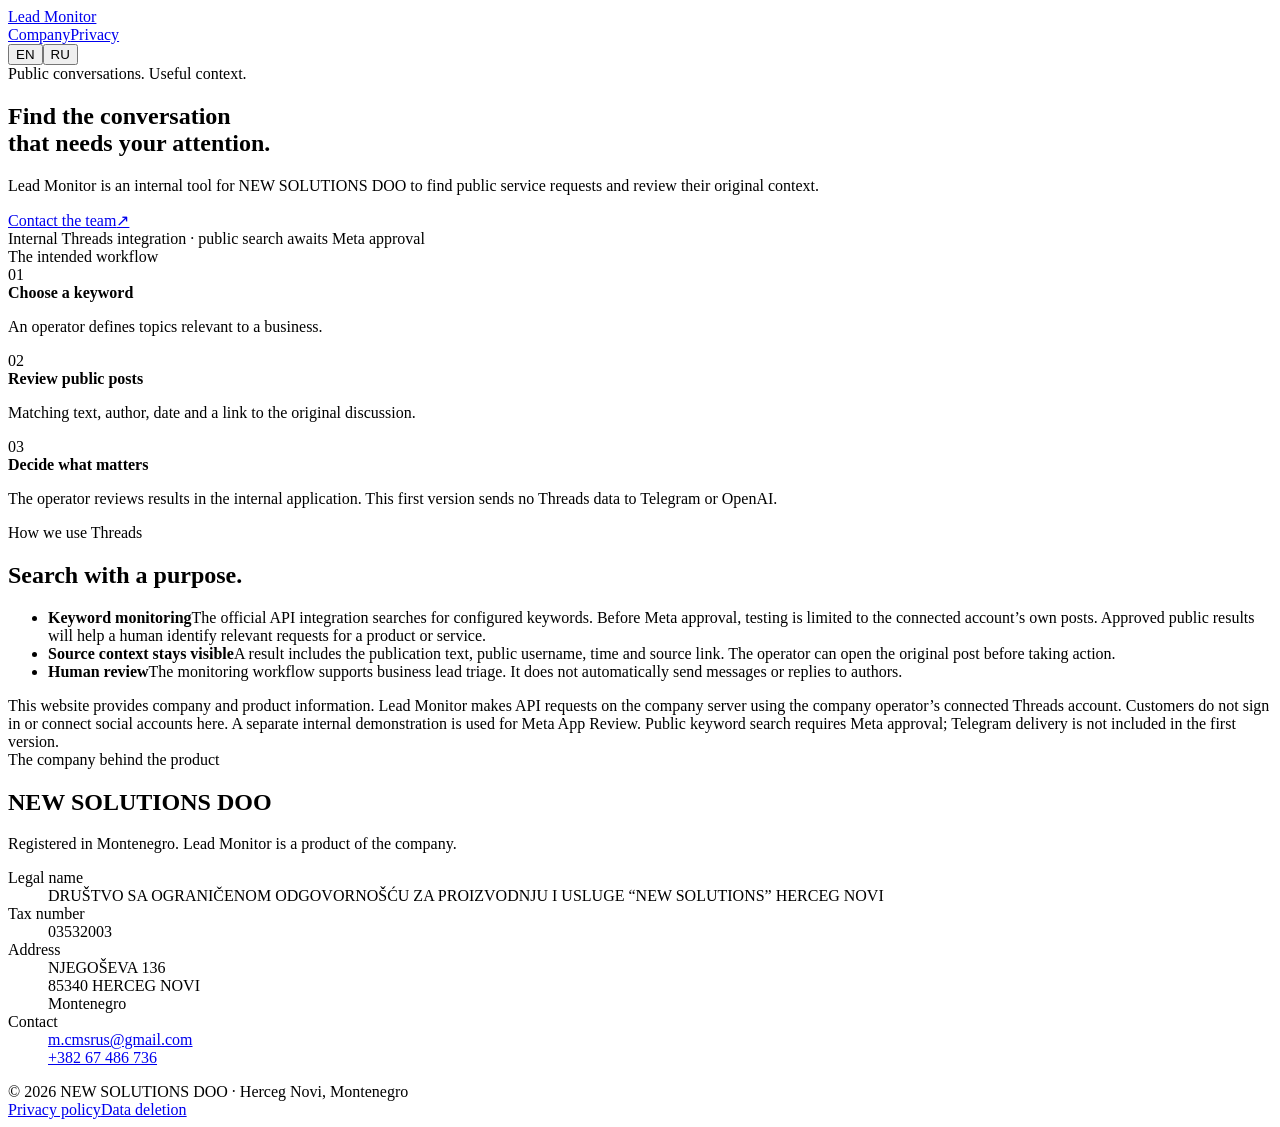
==== commit 2993a80b: "Limit first Threads version to internal review without Telegram" ====
--- a/index.html
+++ b/index.html
@@ -1 +1 @@
-<!doctype html><html lang="en"><head><meta name="facebook-domain-verification" content="7nkgeuafnk5vowpdzyrhtsuqq9ytdy" /><meta charset="utf-8"><meta name="viewport" content="width=device-width,initial-scale=1"><title>Public conversation monitoring | Lead Monitor</title><meta name="description" content="Lead Monitor by NEW SOLUTIONS DOO: public conversation monitoring. Threads OAuth and own-account API testing are available. Public keyword search awaits Meta approval. Company information, privacy and data deletion."><link rel="icon" href="/lead-monitor/mark.svg" type="image/svg+xml"><link rel="stylesheet" href="/lead-monitor/style.css"><script src="/lead-monitor/site.js" defer></script></head><body><header><div class="wrap"><a class="brand" href="/lead-monitor/"><img src="/lead-monitor/mark.svg" alt="">Lead Monitor</a><nav aria-label="Main navigation"><a href="/lead-monitor/#company"><span data-lang="en" >Company</span><span data-lang="ru" hidden >Компания</span></a><a href="/lead-monitor/privacy/"><span data-lang="en" >Privacy</span><span data-lang="ru" hidden >Данные</span></a><div class="languages" aria-label="Language"><button data-language="en" aria-pressed="true">EN</button><button data-language="ru" aria-pressed="false">RU</button></div></nav></div></header><main class="wrap"><section class="hero"><div><div class="eyebrow"><span data-lang="en" >Public conversations. Useful context.</span><span data-lang="ru" hidden >Публичные обсуждения. Полезный контекст.</span></div><h1 data-lang="en" >Find the conversation<br>that needs your attention.</h1><h1 data-lang="ru" hidden >Находите обсуждения,<br>которые важны бизнесу.</h1><p data-lang="en" class="intro">Lead Monitor is an internal tool for NEW SOLUTIONS DOO to find public service requests and review their original context.</p><p data-lang="ru" hidden class="intro">Lead Monitor — внутренний инструмент NEW SOLUTIONS DOO для поиска публичных запросов на услуги и оценки их исходного контекста.</p><a class="cta" href="mailto:m.cmsrus@gmail.com"><span data-lang="en" >Contact the team</span><span data-lang="ru" hidden >Связаться с нами</span><span aria-hidden="true">↗</span></a><div class="status"><span class="dot"></span><span data-lang="en" >Internal Threads integration · public search awaits Meta approval</span><span data-lang="ru" hidden >Внутренняя интеграция Threads · публичный поиск ждёт одобрения Meta</span></div></div><aside class="workflow" aria-label="Planned monitoring workflow"><div class="eyebrow"><span data-lang="en" >The intended workflow</span><span data-lang="ru" hidden >Сценарий сервиса</span></div><div class="step"><span class="number">01</span><div><strong data-lang="en" >Choose a keyword</strong><strong data-lang="ru" hidden >Задайте запрос</strong><p data-lang="en" >An operator defines topics relevant to a business.</p><p data-lang="ru" hidden >Оператор задаёт темы, важные для бизнеса.</p></div></div><div class="step"><span class="number">02</span><div><strong data-lang="en" >Review public posts</strong><strong data-lang="ru" hidden >Изучите публикации</strong><p data-lang="en" >Matching text, author, date and a link to the original discussion.</p><p data-lang="ru" hidden >Текст, автор, дата и ссылка на исходное обсуждение.</p></div></div><div class="step"><span class="number">03</span><div><strong data-lang="en" >Decide what matters</strong><strong data-lang="ru" hidden >Оцените спрос</strong><p data-lang="en" >Approved public results can be sent to a closed company Telegram chat for manual review. The first Threads version does not use OpenAI.</p><p data-lang="ru" hidden >После одобрения публичного поиска подходящие результаты можно передать в закрытый чат компании в Telegram. Первая версия Threads не использует OpenAI.</p></div></div></aside></section><section class="section two"><div><div class="eyebrow"><span data-lang="en" >How we use Threads</span><span data-lang="ru" hidden >Как используется Threads</span></div><h2><span data-lang="en" >Search with a purpose.</span><span data-lang="ru" hidden >Поиск с понятной целью.</span></h2></div><div><ul class="list"><li><strong data-lang="en" >Keyword monitoring</strong><strong data-lang="ru" hidden >Мониторинг по словам</strong><span data-lang="en" >The official API integration searches for configured keywords. Before Meta approval, testing is limited to the connected account’s own posts. Approved public results will help a human identify relevant requests for a product or service.</span><span data-lang="ru" hidden >Интеграция с официальным API выполняет поиск по заданным словам. До одобрения Meta тестирование ограничено публикациями подключённого аккаунта. После одобрения публичные результаты помогут человеку оценить запросы на товар или услугу.</span></li><li><strong data-lang="en" >Source context stays visible</strong><strong data-lang="ru" hidden >Сохраняется контекст источника</strong><span data-lang="en" >A result includes the publication text, public username, time and source link. The operator can open the original post before taking action.</span><span data-lang="ru" hidden >Результат содержит текст публикации, публичное имя, время и ссылку. Оператор может открыть исходную публикацию перед дальнейшими действиями.</span></li><li><strong data-lang="en" >Human review</strong><strong data-lang="ru" hidden >Ручная оценка</strong><span data-lang="en" >The monitoring workflow supports business lead triage. It does not automatically send messages or replies to authors.</span><span data-lang="ru" hidden >Сценарий помогает бизнесу оценивать потенциальный спрос. Автоматическая отправка сообщений и ответов авторам не используется.</span></li></ul><div class="notice"><span data-lang="en" >This website provides company and product information. Lead Monitor makes API requests on the company server using the company operator’s connected Threads account. Customers do not sign in or connect social accounts here. A separate internal demonstration is used for Meta App Review. Public keyword search requires Meta approval; Telegram delivery is not yet enabled.</span><span data-lang="ru" hidden >Это сайт с информацией о компании и продукте. Запросы к API выполняет сервер Lead Monitor под подключённым аккаунтом оператора компании. Клиентам не нужно входить или подключать свои соцсети. Для App Review Meta используется отдельная внутренняя демонстрация. Публичный поиск требует одобрения Meta; отправка в Telegram пока не включена.</span></div></div></section><section class="section company" id="company"><div><div class="eyebrow"><span data-lang="en" >The company behind the product</span><span data-lang="ru" hidden >Компания — владелец продукта</span></div><h2>NEW SOLUTIONS DOO</h2><p data-lang="en" >Registered in Montenegro. Lead Monitor is a product of the company.</p><p data-lang="ru" hidden >Компания зарегистрирована в Черногории. Lead Monitor — её продукт.</p></div><dl class="details"><dt><span data-lang="en" >Legal name</span><span data-lang="ru" hidden >Полное название</span></dt><dd class="legal">DRUŠTVO SA OGRANIČENOM ODGOVORNOŠĆU ZA PROIZVODNJU I USLUGE “NEW SOLUTIONS” HERCEG NOVI</dd><dt><span data-lang="en" >Tax number</span><span data-lang="ru" hidden >PIB</span></dt><dd>03532003</dd><dt><span data-lang="en" >Address</span><span data-lang="ru" hidden >Адрес</span></dt><dd>NJEGOŠEVA 136<br>85340 HERCEG NOVI<br>Montenegro</dd><dt><span data-lang="en" >Contact</span><span data-lang="ru" hidden >Контакты</span></dt><dd><a href="mailto:m.cmsrus@gmail.com">m.cmsrus@gmail.com</a><br><a href="tel:+38267486736">+382 67 486 736</a></dd></dl></section></main><footer><div class="wrap"><span>© 2026 NEW SOLUTIONS DOO · Herceg Novi, Montenegro</span><div class="footerlinks"><a href="/lead-monitor/privacy/"><span data-lang="en" >Privacy policy</span><span data-lang="ru" hidden >Конфиденциальность</span></a><a href="/lead-monitor/data-deletion/"><span data-lang="en" >Data deletion</span><span data-lang="ru" hidden >Удаление данных</span></a></div></div></footer></body></html>+<!doctype html><html lang="en"><head><meta name="facebook-domain-verification" content="7nkgeuafnk5vowpdzyrhtsuqq9ytdy" /><meta charset="utf-8"><meta name="viewport" content="width=device-width,initial-scale=1"><title>Public conversation monitoring | Lead Monitor</title><meta name="description" content="Lead Monitor by NEW SOLUTIONS DOO: public conversation monitoring. Threads OAuth and own-account API testing are available. Public keyword search awaits Meta approval. Company information, privacy and data deletion."><link rel="icon" href="/lead-monitor/mark.svg" type="image/svg+xml"><link rel="stylesheet" href="/lead-monitor/style.css"><script src="/lead-monitor/site.js" defer></script></head><body><header><div class="wrap"><a class="brand" href="/lead-monitor/"><img src="/lead-monitor/mark.svg" alt="">Lead Monitor</a><nav aria-label="Main navigation"><a href="/lead-monitor/#company"><span data-lang="en" >Company</span><span data-lang="ru" hidden >Компания</span></a><a href="/lead-monitor/privacy/"><span data-lang="en" >Privacy</span><span data-lang="ru" hidden >Данные</span></a><div class="languages" aria-label="Language"><button data-language="en" aria-pressed="true">EN</button><button data-language="ru" aria-pressed="false">RU</button></div></nav></div></header><main class="wrap"><section class="hero"><div><div class="eyebrow"><span data-lang="en" >Public conversations. Useful context.</span><span data-lang="ru" hidden >Публичные обсуждения. Полезный контекст.</span></div><h1 data-lang="en" >Find the conversation<br>that needs your attention.</h1><h1 data-lang="ru" hidden >Находите обсуждения,<br>которые важны бизнесу.</h1><p data-lang="en" class="intro">Lead Monitor is an internal tool for NEW SOLUTIONS DOO to find public service requests and review their original context.</p><p data-lang="ru" hidden class="intro">Lead Monitor — внутренний инструмент NEW SOLUTIONS DOO для поиска публичных запросов на услуги и оценки их исходного контекста.</p><a class="cta" href="mailto:m.cmsrus@gmail.com"><span data-lang="en" >Contact the team</span><span data-lang="ru" hidden >Связаться с нами</span><span aria-hidden="true">↗</span></a><div class="status"><span class="dot"></span><span data-lang="en" >Internal Threads integration · public search awaits Meta approval</span><span data-lang="ru" hidden >Внутренняя интеграция Threads · публичный поиск ждёт одобрения Meta</span></div></div><aside class="workflow" aria-label="Planned monitoring workflow"><div class="eyebrow"><span data-lang="en" >The intended workflow</span><span data-lang="ru" hidden >Сценарий сервиса</span></div><div class="step"><span class="number">01</span><div><strong data-lang="en" >Choose a keyword</strong><strong data-lang="ru" hidden >Задайте запрос</strong><p data-lang="en" >An operator defines topics relevant to a business.</p><p data-lang="ru" hidden >Оператор задаёт темы, важные для бизнеса.</p></div></div><div class="step"><span class="number">02</span><div><strong data-lang="en" >Review public posts</strong><strong data-lang="ru" hidden >Изучите публикации</strong><p data-lang="en" >Matching text, author, date and a link to the original discussion.</p><p data-lang="ru" hidden >Текст, автор, дата и ссылка на исходное обсуждение.</p></div></div><div class="step"><span class="number">03</span><div><strong data-lang="en" >Decide what matters</strong><strong data-lang="ru" hidden >Оцените спрос</strong><p data-lang="en" >The operator reviews results in the internal application. This first version sends no Threads data to Telegram or OpenAI.</p><p data-lang="ru" hidden >Оператор оценивает результаты во внутреннем приложении. Первая версия не передаёт данные Threads в Telegram или OpenAI.</p></div></div></aside></section><section class="section two"><div><div class="eyebrow"><span data-lang="en" >How we use Threads</span><span data-lang="ru" hidden >Как используется Threads</span></div><h2><span data-lang="en" >Search with a purpose.</span><span data-lang="ru" hidden >Поиск с понятной целью.</span></h2></div><div><ul class="list"><li><strong data-lang="en" >Keyword monitoring</strong><strong data-lang="ru" hidden >Мониторинг по словам</strong><span data-lang="en" >The official API integration searches for configured keywords. Before Meta approval, testing is limited to the connected account’s own posts. Approved public results will help a human identify relevant requests for a product or service.</span><span data-lang="ru" hidden >Интеграция с официальным API выполняет поиск по заданным словам. До одобрения Meta тестирование ограничено публикациями подключённого аккаунта. После одобрения публичные результаты помогут человеку оценить запросы на товар или услугу.</span></li><li><strong data-lang="en" >Source context stays visible</strong><strong data-lang="ru" hidden >Сохраняется контекст источника</strong><span data-lang="en" >A result includes the publication text, public username, time and source link. The operator can open the original post before taking action.</span><span data-lang="ru" hidden >Результат содержит текст публикации, публичное имя, время и ссылку. Оператор может открыть исходную публикацию перед дальнейшими действиями.</span></li><li><strong data-lang="en" >Human review</strong><strong data-lang="ru" hidden >Ручная оценка</strong><span data-lang="en" >The monitoring workflow supports business lead triage. It does not automatically send messages or replies to authors.</span><span data-lang="ru" hidden >Сценарий помогает бизнесу оценивать потенциальный спрос. Автоматическая отправка сообщений и ответов авторам не используется.</span></li></ul><div class="notice"><span data-lang="en" >This website provides company and product information. Lead Monitor makes API requests on the company server using the company operator’s connected Threads account. Customers do not sign in or connect social accounts here. A separate internal demonstration is used for Meta App Review. Public keyword search requires Meta approval; Telegram delivery is not included in the first version.</span><span data-lang="ru" hidden >Это сайт с информацией о компании и продукте. Запросы к API выполняет сервер Lead Monitor под подключённым аккаунтом оператора компании. Клиентам не нужно входить или подключать свои соцсети. Для App Review Meta используется отдельная внутренняя демонстрация. Публичный поиск требует одобрения Meta; отправка в Telegram не входит в первую версию.</span></div></div></section><section class="section company" id="company"><div><div class="eyebrow"><span data-lang="en" >The company behind the product</span><span data-lang="ru" hidden >Компания — владелец продукта</span></div><h2>NEW SOLUTIONS DOO</h2><p data-lang="en" >Registered in Montenegro. Lead Monitor is a product of the company.</p><p data-lang="ru" hidden >Компания зарегистрирована в Черногории. Lead Monitor — её продукт.</p></div><dl class="details"><dt><span data-lang="en" >Legal name</span><span data-lang="ru" hidden >Полное название</span></dt><dd class="legal">DRUŠTVO SA OGRANIČENOM ODGOVORNOŠĆU ZA PROIZVODNJU I USLUGE “NEW SOLUTIONS” HERCEG NOVI</dd><dt><span data-lang="en" >Tax number</span><span data-lang="ru" hidden >PIB</span></dt><dd>03532003</dd><dt><span data-lang="en" >Address</span><span data-lang="ru" hidden >Адрес</span></dt><dd>NJEGOŠEVA 136<br>85340 HERCEG NOVI<br>Montenegro</dd><dt><span data-lang="en" >Contact</span><span data-lang="ru" hidden >Контакты</span></dt><dd><a href="mailto:m.cmsrus@gmail.com">m.cmsrus@gmail.com</a><br><a href="tel:+38267486736">+382 67 486 736</a></dd></dl></section></main><footer><div class="wrap"><span>© 2026 NEW SOLUTIONS DOO · Herceg Novi, Montenegro</span><div class="footerlinks"><a href="/lead-monitor/privacy/"><span data-lang="en" >Privacy policy</span><span data-lang="ru" hidden >Конфиденциальность</span></a><a href="/lead-monitor/data-deletion/"><span data-lang="en" >Data deletion</span><span data-lang="ru" hidden >Удаление данных</span></a></div></div></footer></body></html>
